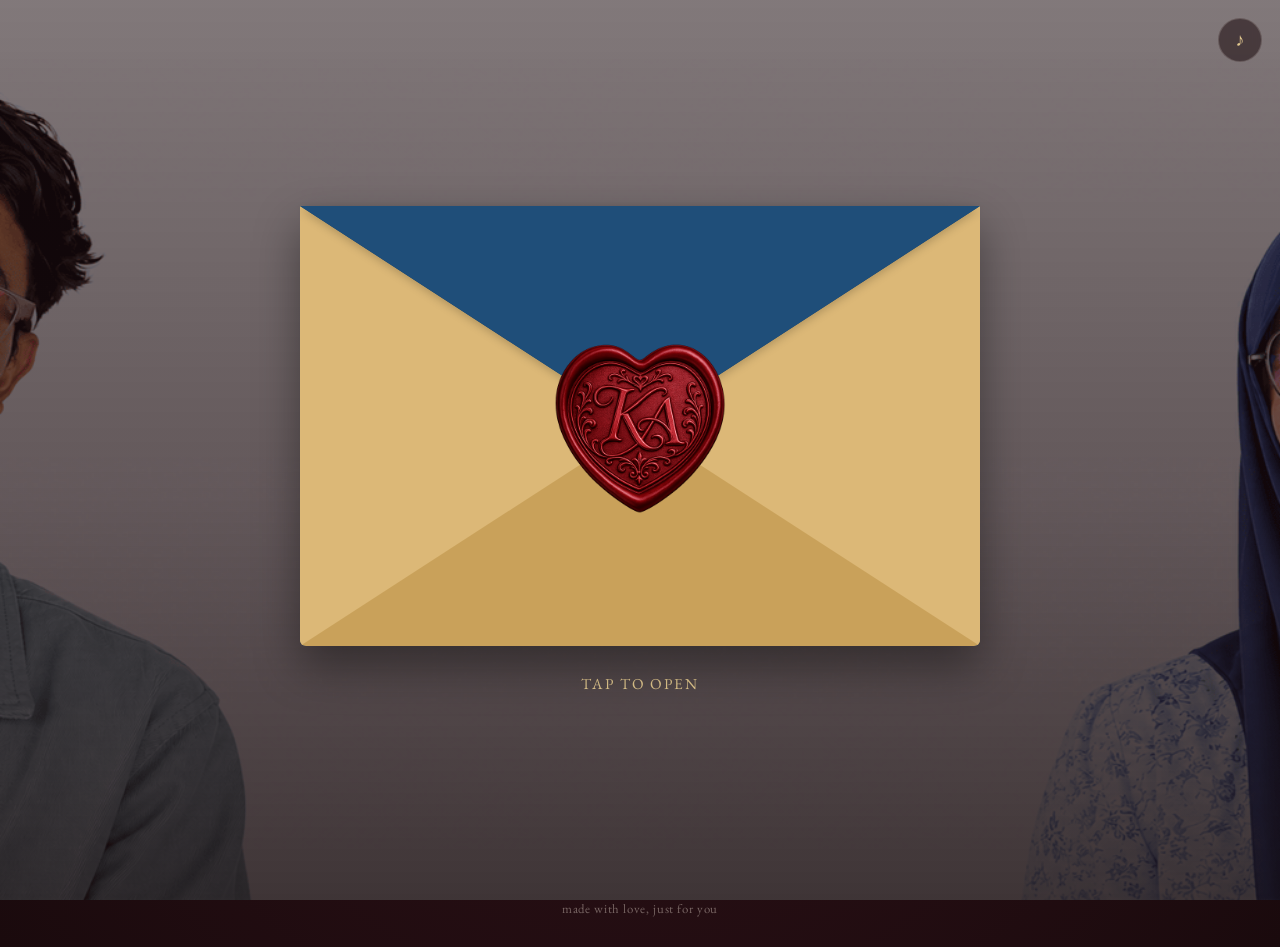
==== love-letter.html @ df35b514 "Update love-letter.html" ====
<!DOCTYPE html>
<html lang="en">
<head>
<meta charset="UTF-8">
<meta name="viewport" content="width=device-width, initial-scale=1.0">
<title>For You</title>
<link rel="preconnect" href="https://fonts.googleapis.com">
<link href="https://fonts.googleapis.com/css2?family=Cormorant+Garamond:ital,wght@0,400;0,500;0,600;1,400&family=Parisienne&family=EB+Garamond:ital@0;1&family=UnifrakturMaguntia&display=swap" rel="stylesheet">
<link rel="stylesheet" href="styles.css">
</head>
<body>

<div class="page-bg">
  <img class="page-bg-img" src="AnisKhai/Side_by_side_blue5.png" alt=""
       onerror="this.style.display='none';">
</div>
<div class="page-bg-overlay"></div>

<div class="petals" id="petals"></div>

<!-- background song -->
<audio id="bgMusic" src="AnisKhai/bgM_Until_I_Found_You_Cover_Violin.mp3" loop preload="auto"></audio>
<button class="music-toggle" id="musicToggle" aria-label="Toggle music" title="Toggle music">♪</button>

<div class="stage" id="stage">
  <div>
    <div class="envelope-wrap" id="envelopeWrap">
      <div class="envelope" id="envelope">
        <div class="env-letter"></div>
        <div class="front pocket"></div>
        <div class="front flap"></div>
        <div class="seal">
          <img class="seal-img" src="AnisKhai/Love_seal_KA.png" alt=""
               onerror="this.style.display='none'; this.nextElementSibling.style.display='flex';">
          <div class="seal-placeholder">
            <span>your<br>photo</span>
          </div>
        </div>



      </div>
      <div class="hint">tap to open</div>
    </div>
  </div>
</div>

<div class="letter-page" id="letterPage">

    <div class="heart"
         id="toEnvelope"
         role="button"
         tabindex="0"
         title="Return to envelope">
        ♥
    </div>

    <div class="eyebrow">
        A LETTER FOR MY ONLY PRETTY PRINCESS
    </div>

    <h1 class="title">
        <div>Azmahanis </div> 
	<div>Binti Ahmad Loothpi </div>
    </h1> 
   


    <div class="divider"></div>

    <div class="body-text">
        <p>My dearest <span class="placeholder">Azmahanis,</span></p>

        
       <div class="letter">
   	<div> Selamat Ulang Tahun Sayangku. 🥰 </div>
    	<div>Sannah Helwah. Barakallah fii Umrik, Sayangku Azmahanis. ❤️✨ </div>
	<div>Semoga dipanjangkan umur, dimurahkan rezeki, dan dipermudahkan segala urusan untu mencapai apa yang diimpikan. 😇❤️
	     Semoga terus menjadi insan yang baik, anak yang baik dan solehah untuk ibu abah, kakak yang baik. 🥰❤️ 
	</div>


	<P>
	<div>Khai tahu Anis memang orang baik. Tapi kadang keadaan mencemburui kita yang memaksa untuk sedikit tegas dalam membuat sesuatu. Khai harap Anis terus sabar walau apa pun ya. 🥰🤗
	     Khai pun harap.. semoga Anis menjadi pasangan terbaik untuk Khai.. yang solehah untuk Khai.. yang solehot untuk Khai.. Khai sayanggggg Anis sangat sangat.. heheh muahhhhh 😘😘😘😘😘
	</div>
	</p>


	<p>
	<div>Sayang, walaupun hubungan kita baru je setahun kan. Tapi nii tahun kedua kita sambut hari jadi Anis macam nii. 😊❤️
	     Tapi tkpa laa.. dah memang lumrah keadaan kita macam nii kan. Khai akan terus sabar untuk tahun berikutnya. Khai harap satu hari nanti kita boleh sambut hari penting Anis pada hari yang sama. 🥺❤️
	</div>
	</p>


	<p>
	<div>Kita memilih diri kita antara satu sama lain. Kita pilih cara hidup kita dalam hubungan nii. 😇❤️
	     Semoga apa yang berlaku dalam hubungan kita nii berkekalan sampai bila pun ya 🥰❤️
	     Semoga sentiasa terus rasa teruja.. dalam perhubungan kita. Walau apa pun keadaan kita jaga sama-sama dan kita ja yang tahu apa yang kita buat apa yang jadi. Muahhhhh 😘❤️
	     Khai janji ya akan terus jaga hubungan kita dengan baik walau apa pun yang jadi ye sayangku. 🥺❤️ 
	</div>
	</p>


	<p>
	<div>Khai tak tahu dah nak tulis apa.. jujur cakap ada yang Khai recycle ayat tahun lepas 🤭❤️
	     Tapi apa pun.. Khai nak cakap terima kasih sangat dekat Anis. Anis layan Khai macam raja. 🤴❤️
	     Khai pun tak tahu kenapa.. terima kasih sangat bersyukur sangat Khai rasa.. Khai akan cuba sehabis baik untuk meratukan kamu, Azmahanis, puteri hati Khai sampai bila pun. 👸❤️
  	     Terima kasih sebab bagi ruang untuk kita sama-sama terus kuatkan hubungan ini dengan cara macam tuu.. Khai janji Khai akan jaga Anis sejak awal sejak kali pertama Khai ambil hak Anis🥺❤️
	     Semoga kita terus jaga semua nii sama-sama ya.. Khai bukan lelaki yang kuat bukan lelaki yang hebat. Tetapi dengan kepercayaan Anis.. Insyaallah Khai mampu terus kuat. 🤗❤️
	     Terima kasih Sayangku, Azmahanis.. jangan lupa selalu belanja nakal nakal dengan Khai ya.. heheh 🤭❤️.. Muahhhhh 😘😘😘😘😘
	</div>
	</p>


	<p>
	<div>Terima kasih.. selalu sabar dengan karenah Khai yang penuh dengan naik turun.. kadang macam budak 👦🏻❤️.. kadang macam ketua 👨🏻❤️..
	     Khai tkda kuasa untuk ubah cara Anis 🤗❤️.. apa yang Khai boleh buat tegur, tegur lagi, dan terus tegur.. sebab Khai sayanggggg sangat Anis. 😊❤️
	     Terima kasih jugak sebab percaya.. setiap tingkah laku Khai.. setiap keputusan yang Khai buat.. untuk kebaikan hubungan kita. 😇❤️
	     Orang cakap.. dalam hubungan mesti kena ada senda gurau.. ada marah.. ada gaduh.. itu yang kita cuba buat dan memang selalu macam tu pun🥺❤️
             Khai harap Anis tak bosan la dengan cara Khai yang macam tuu.. dan terus sabar dalam perhubungan kita 😊❤️
             Khai sayanggggg Anis sangat sangat ❤️
	</div>
	</p>


	<p>
             <center>TERIMA KASIH AZMAHANIS KERANA MEMILIH KHAIRUL AFZAN SEBAGAI PEMENANG DI HATI UNTUK BERSAMA SELAMANYA, INSYALLAH 😇❤️</center>
	</p>
</div>

        

        <p>
            Here's to another year of us. 😘❤️
        </p>
    </div>

 <div class="photos">

  <!-- Photo 1 -->
  <div class="polaroid">
    <div class="frame">
      <img class="photo front" src="AnisKhai/Polaroid1_OFD1.png" alt="Our First Date">
      <img class="photo back" src="AnisKhai/Polaroid1_OFD2.png" alt="Our First Date 2">
    </div>
    <span class="cap">Our First Date ❤️</span>
  </div>

  <!-- Photo 2 -->
  <div class="polaroid">
    <div class="frame">
      <img class="photo front" src="AnisKhai/Polaroid2_FM1.png" alt="Favorite Memory">
      <img class="photo back" src="AnisKhai/Polaroid2_FM2.png" alt="Favorite Memory 2">
    </div>
    <span class="cap">Favorite Memory 🥰</span>
  </div>

  <!-- Photo 3 -->
  <div class="polaroid">
    <div class="frame">
      <img class="photo front" src="AnisKhai/Polaroid3_AF1.png" alt="Forever & Always">
      <img class="photo back" src="AnisKhai/Polaroid3_AF2.png" alt="Forever & Always 2">
    </div>
    <span class="cap"> Always Forever 😇</span>
  </div>

  <!-- Photo 4 -->
  <div class="polaroid">
    <div class="frame">
      <img class="photo front" src="AnisKhai/Promise1.png" alt="Forever & Always">
      <img class="photo back" src="AnisKhai/KAkiss1.png" alt="Forever & Always 2">
    </div>
    <span class="cap"> Our Promise 👩‍❤️‍👨💋 </span>
  </div>

 <!-- Photo 5 -->
  <div class="polaroid">
    <div class="frame">
      <img class="photo front" src="AnisKhai/Promise2.png" alt="Forever & Always">
      <img class="photo back" src="AnisKhai/KAkiss2.png" alt="Forever & Always 2">
    </div>
    <span class="cap"> Our Promise 👩‍❤️‍👨💋 </span>
  </div>

</div>


  <div class="signoff"> — Khairul Afzan </div>

  <div class="more-wrap">
    <button class="more-btn" id="toGallery">our story so far →</button>
  </div>
</div>



<div class="gallery-page" id="galleryPage">
  <div class="eyebrow"> a little moment we spend together </div>
  <h1 class="title gallery-title">Our Tiny Gallery</h1>
  <div class="divider"></div>

  <div class="gallery-grid">

<!-- Gallery 1 -->
<div class="g-item">
    <div class="g-frame">
        <img id="gallery0" src="AnisKhai/G1_1.png" alt="Gallery 1">
    </div>

    <div class="g-footer">
        <button class="g-nav" onclick="changeGallery(0,-1)">❮</button>
        <p class="g-text"> Our first date ❤️ </p>
        <button class="g-nav" onclick="changeGallery(0,1)">❯</button>
    </div>
</div>


<!-- Gallery 2 -->
<div class="g-item">
    <div class="g-frame">
        <img id="gallery1" src="AnisKhai/G2_1.png" alt="Gallery 2">
    </div>

    <div class="g-footer">
        <button class="g-nav" onclick="changeGallery(1,-1)">❮</button>
        <p class="g-text"> Favorite person 👩‍❤️‍👨 </p>
        <button class="g-nav" onclick="changeGallery(1,1)">❯</button>
    </div>
</div>


<!-- Gallery 3 -->
<div class="g-item">
    <div class="g-frame">
        <img id="gallery2" src="AnisKhai/G3_1.png" alt="Gallery 3">
    </div>

    <div class="g-footer">
        <button class="g-nav" onclick="changeGallery(2,-1)">❮</button>
        <p class="g-text"> Favorite memory 🥰 </p>
        <button class="g-nav" onclick="changeGallery(2,1)">❯</button>
    </div>
</div>


<!-- Gallery 4 -->
<div class="g-item">
    <div class="g-frame">
        <img id="gallery3" src="AnisKhai/G4_1.png" alt="Gallery 4">
    </div>

    <div class="g-footer">
        <button class="g-nav" onclick="changeGallery(3,-1)">❮</button>
        <p class="g-text"> Our adventures 🌍 </p>
        <button class="g-nav" onclick="changeGallery(3,1)">❯</button>
    </div>
</div>


<!-- Gallery 5 -->
<div class="g-item">
    <div class="g-frame">
        <img id="gallery4" src="AnisKhai/G5_1.png" alt="Gallery 5">
    </div>

    <div class="g-footer">
        <button class="g-nav" onclick="changeGallery(4,-1)">❮</button>
        <p class="g-text"> Sweet memories 💖 </p>
        <button class="g-nav" onclick="changeGallery(4,1)">❯</button>
    </div>
</div>


<!-- Gallery 6 -->
<div class="g-item">
    <div class="g-frame">
        <img id="gallery5" src="AnisKhai/G6_1.png" alt="Gallery 6">
    </div>

    <div class="g-footer">
        <button class="g-nav" onclick="changeGallery(5,-1)">❮</button>
        <p class="g-text"> With you always 🤗 </p>
        <button class="g-nav" onclick="changeGallery(5,1)">❯</button>
    </div>
</div>


<!-- Gallery 7 -->
<div class="g-item">
    <div class="g-frame">
        <img id="gallery6" src="AnisKhai/G7_1.png" alt="Gallery 7">
    </div>

    <div class="g-footer">
        <button class="g-nav" onclick="changeGallery(6,-1)">❮</button>
        <p class="g-text"> Still choosing you 😊 </p>
        <button class="g-nav" onclick="changeGallery(6,1)">❯</button>
    </div>
</div>


<!-- Gallery 8 -->
<div class="g-item">
    <div class="g-frame">
        <img id="gallery7" src="AnisKhai/G8_1.png" alt="Gallery 8">
    </div>

    <div class="g-footer">
        <button class="g-nav" onclick="changeGallery(7,-1)">❮</button>
        <p class="g-text"> Special moments 💕 </p>
        <button class="g-nav" onclick="changeGallery(7,1)">❯</button>
    </div>
</div>


<!-- Gallery 9 -->
<div class="g-item">
    <div class="g-frame">
        <img id="gallery8" src="AnisKhai/G9_1.png" alt="Gallery 9">
    </div>

    <div class="g-footer">
        <button class="g-nav" onclick="changeGallery(8,-1)">❮</button>
        <p class="g-text"> Forever together 😇 </p>
        <button class="g-nav" onclick="changeGallery(8,1)">❯</button>
    </div>
</div>


<!-- Gallery 10 -->
<div class="g-item">
    <div class="g-frame">
        <img id="gallery9" src="AnisKhai/G10_1.png" alt="Gallery 9">
    </div>

    <div class="g-footer">
        <button class="g-nav" onclick="changeGallery(9,-1)">❮</button>
        <p class="g-text"> Lucky to have you 😇 </p>
        <button class="g-nav" onclick="changeGallery(9,1)">❯</button>
    </div>
</div>


<!-- Gallery 11 -->
<div class="g-item">
    <div class="g-frame">
        <img id="gallery10" src="AnisKhai/G11_1.png" alt="Gallery 11">
    </div>

    <div class="g-footer">
        <button class="g-nav" onclick="changeGallery(10,-1)">❮</button>
        <p class="g-text"> Love lives here 💗 </p>
        <button class="g-nav" onclick="changeGallery(10,1)">❯</button>
    </div>
</div>


<!-- Gallery 12 -->
<div class="g-item">
    <div class="g-frame">
        <img id="gallery11" src="AnisKhai/G12_1.png" alt="Gallery 12">
    </div>

    <div class="g-footer">
        <button class="g-nav" onclick="changeGallery(11,-1)">❮</button>
        <p class="g-text"> Loves starts here ☺️ </p>
        <button class="g-nav" onclick="changeGallery(11,1)">❯</button>
    </div>
</div>


<!-- Gallery 13 -->
<div class="g-item">
    <div class="g-frame">
        <img id="gallery12" src="AnisKhai/G13_1.png" alt="Gallery 13">
    </div>

    <div class="g-footer">
        <button class="g-nav" onclick="changeGallery(12,-1)">❮</button>
        <p class="g-text"> Better together 😍 </p>
        <button class="g-nav" onclick="changeGallery(12,1)">❯</button>
    </div>
</div>


<!-- Gallery 14 -->
<div class="g-item">
    <div class="g-frame">
        <img id="gallery13" src="AnisKhai/G14_1.png" alt="Gallery 14">
    </div>

    <div class="g-footer">
        <button class="g-nav" onclick="changeGallery(13,-1)">❮</button>
        <p class="g-text"> Feel like home 🥰 </p>
        <button class="g-nav" onclick="changeGallery(13,1)">❯</button>
    </div>
</div>


<!-- Gallery 15 -->
<div class="g-item">
    <div class="g-frame">
        <img id="gallery14" src="AnisKhai/G15_1.png" alt="Gallery 15">
    </div>

    <div class="g-footer">
        <button class="g-nav" onclick="changeGallery(14,-1)">❮</button>
        <p class="g-text"> Loves, enough 😘 </p>
        <button class="g-nav" onclick="changeGallery(14,1)">❯</button>
    </div>
</div>


</div>

  <div class="more-wrap">
    <button class="more-btn" id="toLetter">← back to the letter</button>
  </div>
</div>

<div class="footer-note">made with love, just for you</div>

<script src="script.js"></script>

</body>
</html>
---- styles.css ----
:root{
    --wine:#2b1016;
    --wine-deep:#1a0a0d;
    --ivory:#f4e9dd;
    --gold:#c9a15a;
    --gold-soft:#e3c98f;
    --rose:#c98f8a;
    --line: rgba(244,233,221,0.18);
  }
  *{box-sizing:border-box;}
  html,body{margin:0;padding:0;}
  body{
    min-height:100vh;
    background:
      radial-gradient(ellipse at 50% 0%, #3a1620 0%, var(--wine) 45%, var(--wine-deep) 100%);
    font-family:'EB Garamond', serif;
    color:var(--ivory);
    overflow-x:hidden;
    position:relative;
  }

  /* full-page background photo — replace the src below with your own image */
  .page-bg{position:fixed;inset:0;z-index:0;overflow:hidden;}
  .page-bg-img{width:100%;height:100%;object-fit:cover;display:block;}
  .page-bg-overlay{
    position:fixed;inset:0;z-index:0;pointer-events:none;
    background:linear-gradient(180deg, rgba(26,10,13,0.55) 0%, rgba(26,10,13,0.68) 55%, rgba(20,8,10,0.82) 100%);
  }

  /* ambient floating particles */
  .petals{position:fixed;inset:0;pointer-events:none;z-index:1;}
  .petal{
    position:absolute;
    top:-5%;
    width:10px;height:10px;
    background:var(--rose);
    opacity:0.35;
    border-radius:0 100% 0 100%;
    animation:fall linear infinite;
  }
  @keyframes fall{
    0%{transform:translateY(0) rotate(0deg);}
    100%{transform:translateY(110vh) rotate(360deg);}
  }

  .stage{
    position:relative;
    min-height:100vh;
    display:flex;
    align-items:center;
    justify-content:center;
    z-index:2;
    opacity:1;
    transition:opacity 0.6s ease;
  }
  .stage.fade-out{opacity:0;}
  .stage.hidden{display:none;}

  /* ---------- ENVELOPE (680 × 440) ---------- */

.envelope-wrap{
    perspective:1600px;
    cursor:pointer;
    user-select:none;
    transform:scale(var(--env-scale,1));
    transform-origin:top center;
}

@media (max-width:768px){
    .envelope-wrap{
        --env-scale:0.75;
    }
}

@media (max-width:480px){
    .envelope-wrap{
        --env-scale:0.52;
    }
}

@media (max-width:360px){
    .envelope-wrap{
        --env-scale:0.42;
    }
}

@media (max-width:768px){
    .stage{
        align-items:flex-start;
        padding-top:38vh;
    }
}

.envelope{
    position:relative;
    width:680px;
    height:440px;
    margin:0 auto;
    border-bottom-left-radius:6px;
    border-bottom-right-radius:6px;
    background:#1F4E79;
    box-shadow:0 20px 45px rgba(0,0,0,.4);
    transition:transform .6s ease;
}

.envelope-wrap:hover .envelope{
    transform:translateY(-4px);
}

.front{
    position:absolute;
    inset:0;
    width:0;
    height:0;
}

.hint{
    width:680px;
    margin:28px auto 0;
    text-align:center;
    font-size:0.95rem;
    letter-spacing:0.12em;
    text-transform:uppercase;
    color:var(--gold-soft);
}

/* ---------- TOP FLAP ---------- */
.flap{
    border-left:340px solid transparent;
    border-right:340px solid transparent;
    border-top:220px solid #1F4E79;
    border-bottom:0 solid transparent;

    transition:transform .6s ease, opacity .5s ease;
    pointer-events:none;
    z-index:3;
    filter:drop-shadow(0 3px 4px rgba(0,0,0,.2));
}

.envelope.open .flap{
    transform:translateY(-90px) scale(.92);
    opacity:0;
}

/* ---------- POCKET ---------- */
.pocket{
    border-left:340px solid #dcb877;
    border-right:340px solid #dcb877;
    border-top:220px solid transparent;
    border-bottom:220px solid #c9a15a;

    border-bottom-left-radius:6px;
    border-bottom-right-radius:6px;

    pointer-events:none;
    z-index:2;
}

/* ---------- WAX SEAL ---------- */
.seal{
    position:absolute;
    top:215px;
    left:50%;
    transform:translate(-50%,-50%);
    width:200px;
    height:200px;

    border-radius:0;
    overflow:hidden;
    background:transparent;
    box-shadow:none;

    z-index:4;
    transition:opacity .4s ease, transform .4s ease;
}

.seal-img{
    width:100%;
    height:100%;
    object-fit:contain; /* or cover */
    display:block;
}

/* ---------- LETTER ---------- */
.env-letter{
    position:absolute;
    left:6%;
    right:6%;
    bottom:6%;

    height:0;
    opacity:0;
    visibility:hidden;

    background:var(--ivory);
    border-radius:4px;

    overflow:hidden;
    z-index:1;

    transition:
        height .7s ease .3s,
        bottom .7s ease .3s,
        opacity .3s ease .3s,
        visibility 0s linear .3s,
        box-shadow .3s ease .3s;
}

.envelope.open .env-letter{
    height:130%;
    bottom:40%;
    opacity:1;
    visibility:visible;

    box-shadow:0 10px 30px rgba(0,0,0,.3);
}

  /* ---------- LETTER PAGE ---------- */
.letter-page{
    display:none;
    max-width:750px;
    width:100vw;
    margin:60px auto 100px;
    background:var(--ivory);
    color:#2b1016;
    padding:min(8vw,60px) min(7vw,56px);
    border-radius:3px;
    box-shadow:0 40px 90px rgba(0,0,0,0.5);
    position:relative;
    z-index:2;
    animation:rise 1s ease both;
}

@keyframes rise{
    from{
        opacity:0;
        transform:translateY(40px);
    }
    to{
        opacity:1;
        transform:translateY(0);
    }
}

.letter-page.show{
    display:block;
}

/* ---------- LETTER TEXT ---------- */
.letter div{
    margin:2px 0;
    line-height:1.5;
}

.heart{
    display:flex;
    justify-content:center;
    align-items:center;
    width:fit-content;
    margin:0 auto 15px;
    font-size:90px;
    color:var(--rose);
    cursor:pointer;
    user-select:none;
    animation:heartbeat 1.5s infinite;
    transition:.3s;
}

.heart:hover{
    transform:scale(1.15);
    color:#6e1f22;
}

@keyframes heartbeat{
    0%,100%{
        transform: scale(1);
    }
    25%{
        transform: scale(1.2);
    }
    50%{
        transform: scale(1.35);
    }
    75%{
        transform: scale(1.2);
    }
}


  .eyebrow{
    text-align:center;
    font-family:'EB Garamond',serif;
    font-style:italic;
    letter-spacing:0.2em;
    text-transform:uppercase;
    font-size:0.78rem;
    color:var(--rose);
    margin-bottom:6px;
  }
  h1.title{
    font-family:'Parisienne',cursive;
    font-weight:400;
    text-align:center;
    font-size:clamp(2.4rem,7vw,3.4rem);
    color:#6e1f22;
    margin:0 0 28px;
  }
  .divider{
    width:80px;height:1px;
    background:linear-gradient(90deg,transparent,var(--gold),transparent);
    margin:0 auto 32px;
  }
  .body-text{
    font-size:1.18rem;
    line-height:1.85;
    font-family:'Cormorant Garamond',serif;
    text-align: justify;
    text-justify: inter-word; /* Improves spacing in some browsers */
  }
  .body-text p{margin:0 0 22px;}
  .body-text .placeholder{
    background:rgba(201,161,90,0.18);
    border-radius:3px;
    padding:0 4px;
  }
  .signoff{
    margin-top:36px;
    text-align:right;
    font-family:'Parisienne',cursive;
    font-size:1.8rem;
    color:#6e1f22;
  }

/* ---------- PHOTO STRIP ---------- */

.photos{
    display:flex;
    gap:18px;
    justify-content:center;
    flex-wrap:wrap;
    margin:36px 0 8px;
}

.polaroid{
    background:#d2b48c;
    padding:10px 10px 20px;
    box-shadow:0 12px 24px rgba(0,0,0,.25);
    width:200px;
    height:240px;
    transform:rotate(var(--r,-3deg));
    transition:transform .3s ease;
}

.polaroid:nth-child(2){
    --r:2deg;
}

.polaroid:nth-child(3){
    --r:-1.5deg;
}

.polaroid:hover{
    transform:rotate(0deg) scale(1.05);
}

.polaroid .frame{
    position:relative;
    width:100%;
    aspect-ratio:1/1;
    overflow:hidden;
}

/* Both images */
.polaroid .frame .photo{
    position:absolute;
    top:0;
    left:0;
    width:100%;
    height:100%;
    object-fit:cover;
    transition:opacity .4s ease;
}

/* Show first image */
.polaroid .frame .front{
    opacity:1;
}

/* Hide second image */
.polaroid .frame .back{
    opacity:0;
}

/* Swap images on hover */
.polaroid:hover .frame .front{
    opacity:0;
}

.polaroid:hover .frame .back{
    opacity:1;
}

.polaroid .cap{
    display:block;
    text-align:center;
    font-family:'EB Garamond',serif;
    font-style:italic;
    font-size:1rem;
    color:#6e1f22;
    margin-top:10px;
}

  .back-btn{
    display:block;
    width:fit-content;
    position:static;
    margin:0 auto 8px;
    font-size:1.4rem;
    line-height:1;
    background:none;
    border:none;
    color:var(--rose);
    opacity:0.75;
    cursor:pointer;
    padding:8px;
    z-index:10;
    pointer-events:auto;
    transition:opacity 0.25s ease, color 0.25s ease, transform 0.25s ease;
  }
  .back-btn:hover{
    opacity:1;
    color:#6e1f22;
    transform:scale(1.15);
  }

  .more-wrap{
    text-align:center;
    margin-top:38px;
  }
  .more-btn{
    font-family:'EB Garamond',serif;
    font-style:italic;
    font-size:1rem;
    letter-spacing:0.04em;
    background:none;
    border:1px solid rgba(110,31,34,0.4);
    color:#6e1f22;
    padding:10px 26px;
    border-radius:30px;
    cursor:pointer;
    transition:background 0.3s ease, color 0.3s ease;
  }
  .more-btn:hover{
    background:#6e1f22;
    color:var(--ivory);
  }

  /* ---------- GALLERY PAGE ---------- */
.gallery-page{
    display:none;
    max-width:950px;
    width:95vw;
    margin:60px auto 100px;
    background:var(--ivory);
    color:#2b1016;
    padding:min(6vw,60px);
    border-radius:3px;
    box-shadow:0 40px 90px rgba(0,0,0,.5);
    position:relative;
    z-index:2;
    animation:rise .8s ease both;
}

.gallery-page.show{
    display:block;
}

.gallery-title{
    font-size:clamp(2.2rem,6vw,3rem);
}

/* ---------- GALLERY GRID ---------- */

.gallery-grid{
    display:grid;
    grid-template-columns:repeat(auto-fit,minmax(250px,1fr));
    gap:30px;
    margin-top:30px;
}

/* ---------- CARD ---------- */

.g-item{
    background:#d2b48c;
    padding:12px 12px 18px;
    box-shadow:0 12px 24px rgba(0,0,0,.25);
    text-align:center;
    transition:.3s;
    display:flex;
    flex-direction:column;
}

.g-item:hover{
    transform:translateY(-5px);
}

/* ---------- PHOTO ---------- */

.g-frame{
    position:relative;
    width:100%;
    height:280px;          /* BIGGER IMAGE */
    overflow:hidden;
    background:#fff;
    margin-bottom:12px;
}

.g-frame img{
    width:100%;
    height:100%;
    object-fit:cover;
    display:block;
}

/* ---------- FOOTER ---------- */

.g-footer{
    display:flex;
    align-items:center;
    justify-content:space-between;
    gap:10px;
}

/* ---------- CAPTION ---------- */

.g-text{
    flex:1;
    margin:0;
    text-align:center;
    font-family:'EB Garamond',serif;
    font-style:italic;
    font-size:1.05rem;
    color:#6e1f22;
}

.g-text .placeholder{
    background:none;
    padding:0;
}

/* ---------- BUTTON ---------- */

.g-nav{
    width:38px;
    height:38px;
    border:none;
    border-radius:50%;
    background:#6e1f22;
    color:#fff;
    font-size:18px;
    cursor:pointer;
    transition:.3s;
    flex-shrink:0;
}

.g-nav:hover{
    background:#8b3a3d;
    transform:scale(1.1);
}


  .footer-note{
    text-align:center;
    font-size:0.8rem;
    color:rgba(244,233,221,0.4);
    padding-bottom:30px;
    font-family:'EB Garamond',serif;
    letter-spacing:0.05em;
    position:relative;
    z-index:2;
  }

  @media (prefers-reduced-motion: reduce){
    .petal, .hint{animation:none;}
    .envelope, .flap, .env-letter, .seal{transition:none;}
  }

  /* ---------- MUSIC TOGGLE ---------- */
  .music-toggle{
    position:fixed;
    top:18px;
    right:18px;
    z-index:50;
    width:44px;
    height:44px;
    border-radius:50%;
    border:1px solid var(--line);
    background:rgba(26,10,13,0.55);
    color:var(--gold-soft);
    font-size:1.15rem;
    display:flex;
    align-items:center;
    justify-content:center;
    cursor:pointer;
    backdrop-filter:blur(4px);
    transition:transform .25s ease, background .25s ease;
  }
  .music-toggle:hover{
    transform:scale(1.08);
    background:rgba(26,10,13,0.8);
  }
  .music-toggle.playing{ animation:spin 6s linear infinite; }
  @keyframes spin{ from{transform:rotate(0deg);} to{transform:rotate(360deg);} }

  /* ---------- MOBILE: soft dark gradient behind letter/gallery text ----------
     Placed at the very end of the stylesheet on purpose: these rules
     have the same specificity as the base rules above, so CSS cascade
     order decides the winner. Keeping this block last guarantees it
     overrides the ivory card + dark text on mobile.
     The scrim fades in/out top and bottom so it blends into the photo
     background instead of reading as a hard box; text switches to the
     light ivory/gold palette so it stays legible against the dark scrim. */
  @media (max-width:768px){
    .letter-page,
    .gallery-page{
        background:linear-gradient(
            180deg,
            rgba(20,8,10,0) 0%,
            rgba(20,8,10,0.6) 10%,
            rgba(20,8,10,0.78) 45%,
            rgba(20,8,10,0.78) 65%,
            rgba(20,8,10,0.55) 88%,
            rgba(20,8,10,0) 100%
        );
        box-shadow:none;
        color:var(--ivory);
    }

    .letter-page .eyebrow,
    .gallery-page .eyebrow{
        color:var(--gold-soft);
    }

    .letter-page h1.title,
    .gallery-page h1.title,
    .letter-page .signoff{
        color:var(--gold-soft);
    }

    .letter-page .body-text,
    .letter-page .letter div{
        color:var(--ivory);
    }

    .letter-page .body-text .placeholder{
        background:rgba(0,0,0,0.3);
        color:var(--ivory);
    }

    .letter-page .heart{
        color:var(--rose);
    }

    .letter-page .more-btn,
    .gallery-page .more-btn{
        border-color:rgba(244,233,221,0.45);
        color:var(--ivory);
    }
    .letter-page .more-btn:hover,
    .gallery-page .more-btn:hover{
        background:var(--ivory);
        color:#2b1016;
    }
  }
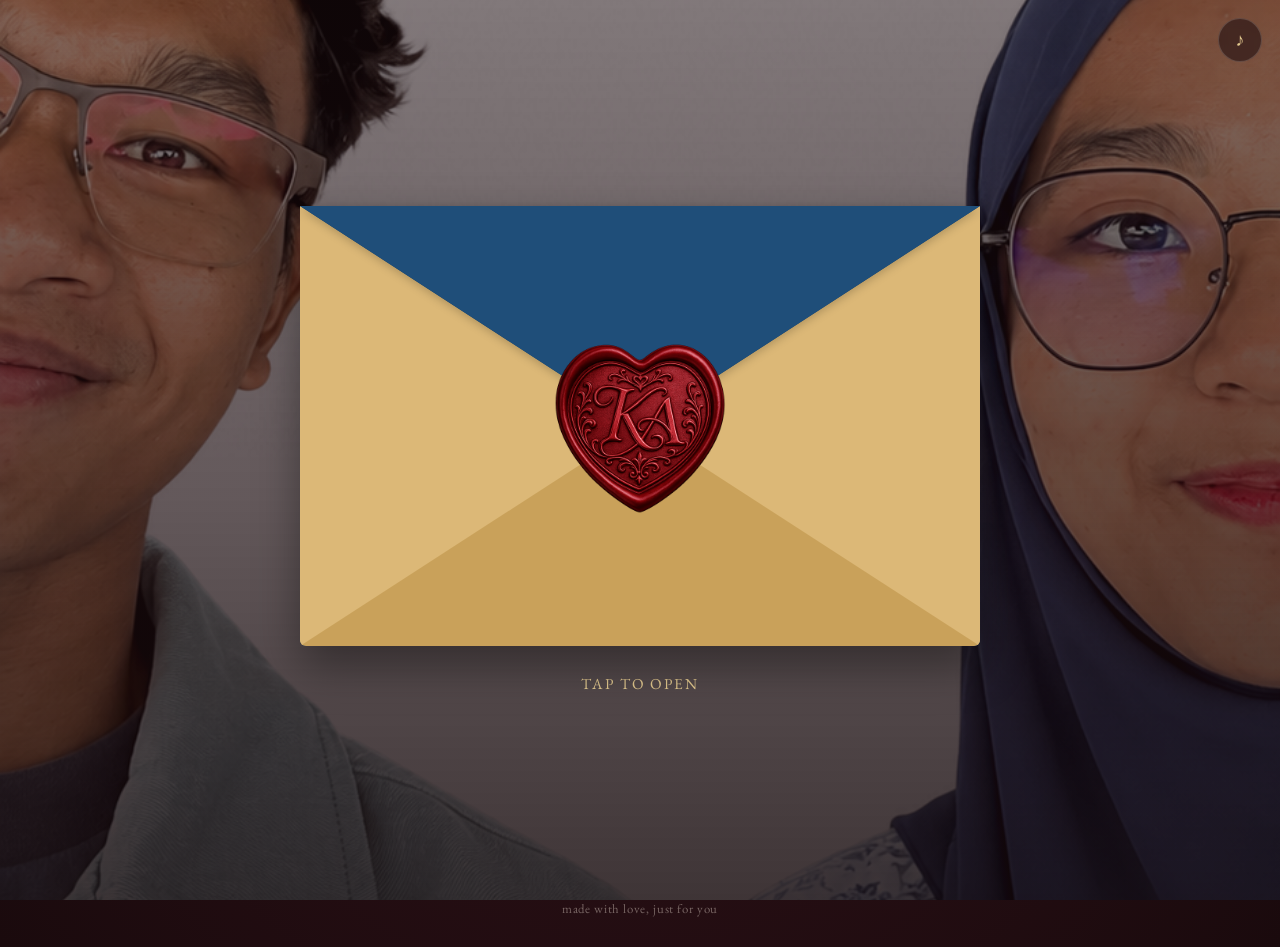
==== commit ceeaea45: "Update love-letter.html" ====
--- a/love-letter.html
+++ b/love-letter.html
@@ -2,7 +2,7 @@
 <html lang="en">
 <head>
 <meta charset="UTF-8">
-<meta name="viewport" content="width=device-width, initial-scale=1.0">
+<meta name="viewport" content="width=device-width, initial-scale=1.0, maximum-scale=1.0, user-scalable=no">
 <title>For You</title>
 <link rel="preconnect" href="https://fonts.googleapis.com">
 <link href="https://fonts.googleapis.com/css2?family=Cormorant+Garamond:ital,wght@0,400;0,500;0,600;1,400&family=Parisienne&family=EB+Garamond:ital@0;1&family=UnifrakturMaguntia&display=swap" rel="stylesheet">
@@ -11,7 +11,7 @@
 <body>
 
 <div class="page-bg">
-  <img class="page-bg-img" src="AnisKhai/Side_by_side_blue5.png" alt=""
+  <img class="page-bg-img" src="AnisKhai/Side_by_side_blue1.png" alt=""
        onerror="this.style.display='none';">
 </div>
 <div class="page-bg-overlay"></div>
@@ -120,7 +120,7 @@
 	     Terima kasih jugak sebab percaya.. setiap tingkah laku Khai.. setiap keputusan yang Khai buat.. untuk kebaikan hubungan kita. 😇❤️
 	     Orang cakap.. dalam hubungan mesti kena ada senda gurau.. ada marah.. ada gaduh.. itu yang kita cuba buat dan memang selalu macam tu pun🥺❤️
              Khai harap Anis tak bosan la dengan cara Khai yang macam tuu.. dan terus sabar dalam perhubungan kita 😊❤️
-             Khai sayanggggg Anis sangat sangat ❤️
+             Khai sayanggggg Anis sangat sangat 😘❤️
 	</div>
 	</p>
 
--- a/styles.css
+++ b/styles.css
@@ -17,6 +17,7 @@
     color:var(--ivory);
     overflow-x:hidden;
     position:relative;
+    touch-action:manipulation; /* stop double-tap-to-zoom on tap/scroll */
   }
 
   /* full-page background photo — replace the src below with your own image */
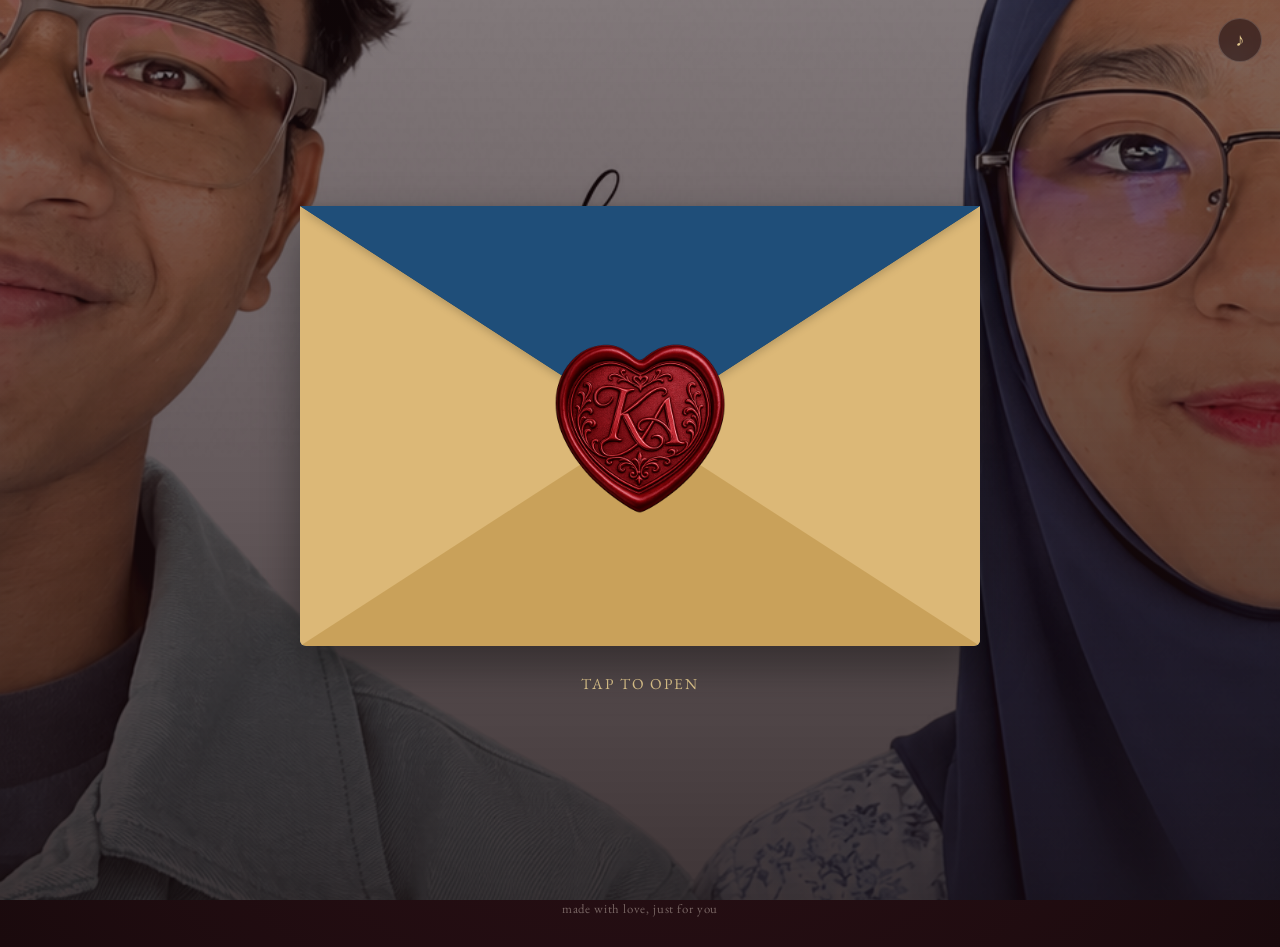
==== commit a6fed46e: "Update love-letter.html" ====
--- a/love-letter.html
+++ b/love-letter.html
@@ -21,6 +21,8 @@
 <!-- background song -->
 <audio id="bgMusic" src="AnisKhai/bgM_Until_I_Found_You_Cover_Violin.mp3" loop preload="auto"></audio>
 <button class="music-toggle" id="musicToggle" aria-label="Toggle music" title="Toggle music">♪</button>
+
+<div class="scroll-wrapper" id="scrollWrapper">
 
 <div class="stage" id="stage">
   <div>
@@ -422,6 +424,8 @@
 
 <div class="footer-note">made with love, just for you</div>
 
+</div><!-- /.scroll-wrapper -->
+
 <script src="script.js"></script>
 
 </body>
--- a/styles.css
+++ b/styles.css
@@ -8,14 +8,20 @@
     --line: rgba(244,233,221,0.18);
   }
   *{box-sizing:border-box;}
+  html{
+    overflow-x:hidden;
+    width:100%;
+  }
   html,body{margin:0;padding:0;}
   body{
     min-height:100vh;
+    width:100%;
     background:
       radial-gradient(ellipse at 50% 0%, #3a1620 0%, var(--wine) 45%, var(--wine-deep) 100%);
     font-family:'EB Garamond', serif;
     color:var(--ivory);
     overflow-x:hidden;
+    overscroll-behavior-x:none; /* stop iOS sideways rubber-band scroll */
     position:relative;
     touch-action:manipulation; /* stop double-tap-to-zoom on tap/scroll */
   }
@@ -47,9 +53,11 @@
   .stage{
     position:relative;
     min-height:100vh;
+    width:100%;
     display:flex;
     align-items:center;
     justify-content:center;
+    overflow-x:hidden;
     z-index:2;
     opacity:1;
     transition:opacity 0.6s ease;
@@ -69,7 +77,13 @@
 
 @media (max-width:768px){
     .envelope-wrap{
-        --env-scale:0.75;
+        --env-scale:0.68;
+    }
+}
+
+@media (max-width:600px){
+    .envelope-wrap{
+        --env-scale:0.58;
     }
 }
 
@@ -220,7 +234,7 @@
 .letter-page{
     display:none;
     max-width:750px;
-    width:100vw;
+    width:100%;
     margin:60px auto 100px;
     background:var(--ivory);
     color:#2b1016;
@@ -229,6 +243,7 @@
     box-shadow:0 40px 90px rgba(0,0,0,0.5);
     position:relative;
     z-index:2;
+    overflow-x:hidden;
     animation:rise 1s ease both;
 }
 
@@ -460,7 +475,7 @@
 .gallery-page{
     display:none;
     max-width:950px;
-    width:95vw;
+    width:95%;
     margin:60px auto 100px;
     background:var(--ivory);
     color:#2b1016;
@@ -469,6 +484,7 @@
     box-shadow:0 40px 90px rgba(0,0,0,.5);
     position:relative;
     z-index:2;
+    overflow-x:hidden;
     animation:rise .8s ease both;
 }
 
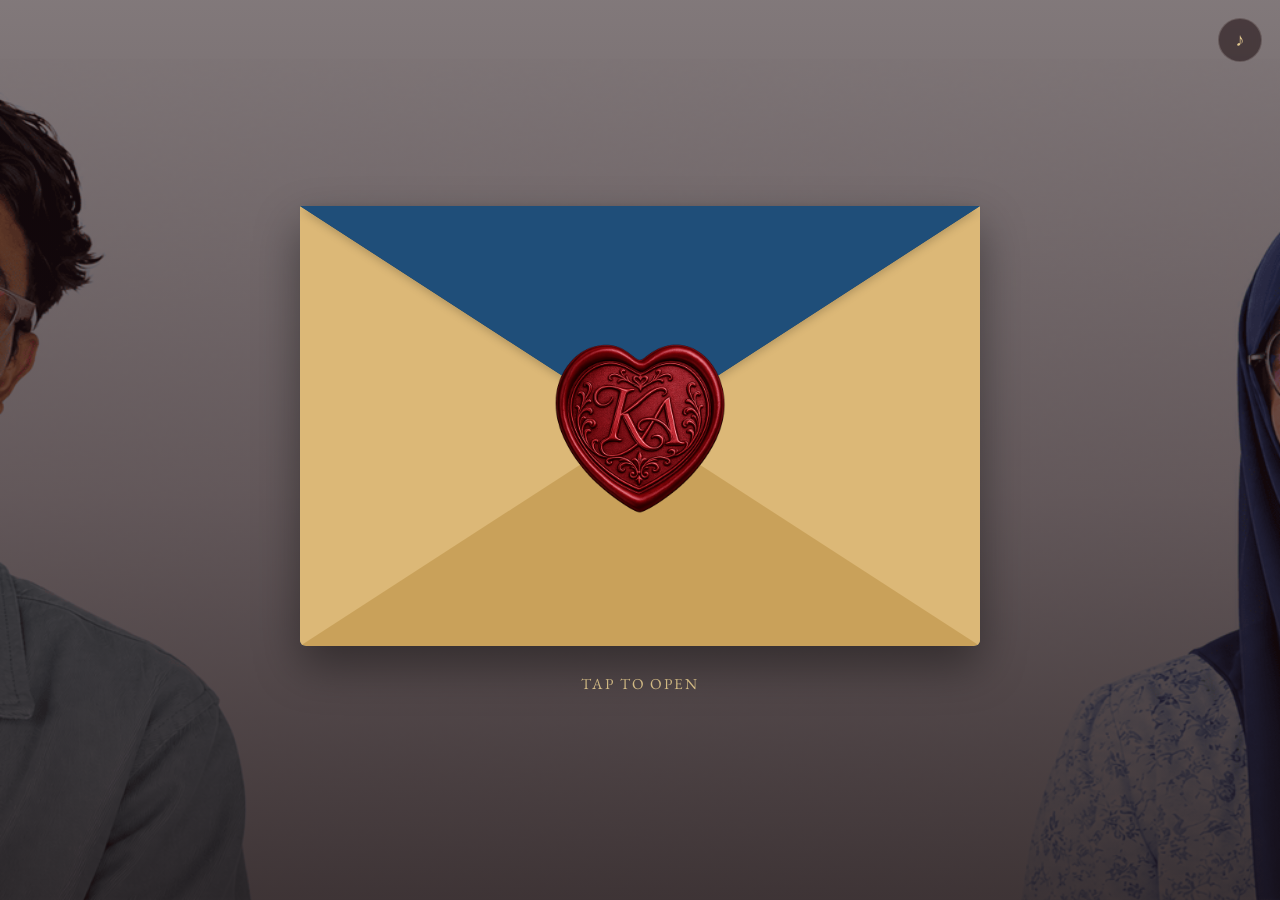
==== commit da191d37: "Update love-letter.html" ====
--- a/love-letter.html
+++ b/love-letter.html
@@ -11,7 +11,7 @@
 <body>
 
 <div class="page-bg">
-  <img class="page-bg-img" src="AnisKhai/Side_by_side_blue1.png" alt=""
+  <img class="page-bg-img" src="AnisKhai/Side_by_side_blue5.png" alt=""
        onerror="this.style.display='none';">
 </div>
 <div class="page-bg-overlay"></div>
--- a/styles.css
+++ b/styles.css
@@ -9,28 +9,51 @@
   }
   *{box-sizing:border-box;}
   html{
-    overflow-x:hidden;
+    height:100%;
+    overflow:hidden;
     width:100%;
   }
   html,body{margin:0;padding:0;}
   body{
-    min-height:100vh;
+    height:100%;
     width:100%;
     background:
       radial-gradient(ellipse at 50% 0%, #3a1620 0%, var(--wine) 45%, var(--wine-deep) 100%);
     font-family:'EB Garamond', serif;
     color:var(--ivory);
+    overflow:hidden;
+    position:relative;
+    touch-action:manipulation; /* stop double-tap-to-zoom on tap/scroll */
+  }
+
+  /* All actual page scrolling happens inside this wrapper instead of on the
+     document/window. Because html/body never scroll, the mobile browser
+     never auto-hides its address bar, so nothing "fixed" to the page ever
+     resizes or appears to zoom while scrolling. */
+  .scroll-wrapper{
+    position:relative;
+    z-index:2;
+    height:100%;
+    width:100%;
+    overflow-y:auto;
     overflow-x:hidden;
-    overscroll-behavior-x:none; /* stop iOS sideways rubber-band scroll */
-    position:relative;
-    touch-action:manipulation; /* stop double-tap-to-zoom on tap/scroll */
+    -webkit-overflow-scrolling:touch;
+    overscroll-behavior-x:none;
   }
 
   /* full-page background photo — replace the src below with your own image */
-  .page-bg{position:fixed;inset:0;z-index:0;overflow:hidden;}
+  .page-bg{
+    position:fixed;
+    inset:0;
+    z-index:0;
+    overflow:hidden;
+  }
   .page-bg-img{width:100%;height:100%;object-fit:cover;display:block;}
   .page-bg-overlay{
-    position:fixed;inset:0;z-index:0;pointer-events:none;
+    position:fixed;
+    inset:0;
+    z-index:0;
+    pointer-events:none;
     background:linear-gradient(180deg, rgba(26,10,13,0.55) 0%, rgba(26,10,13,0.68) 55%, rgba(20,8,10,0.82) 100%);
   }
 
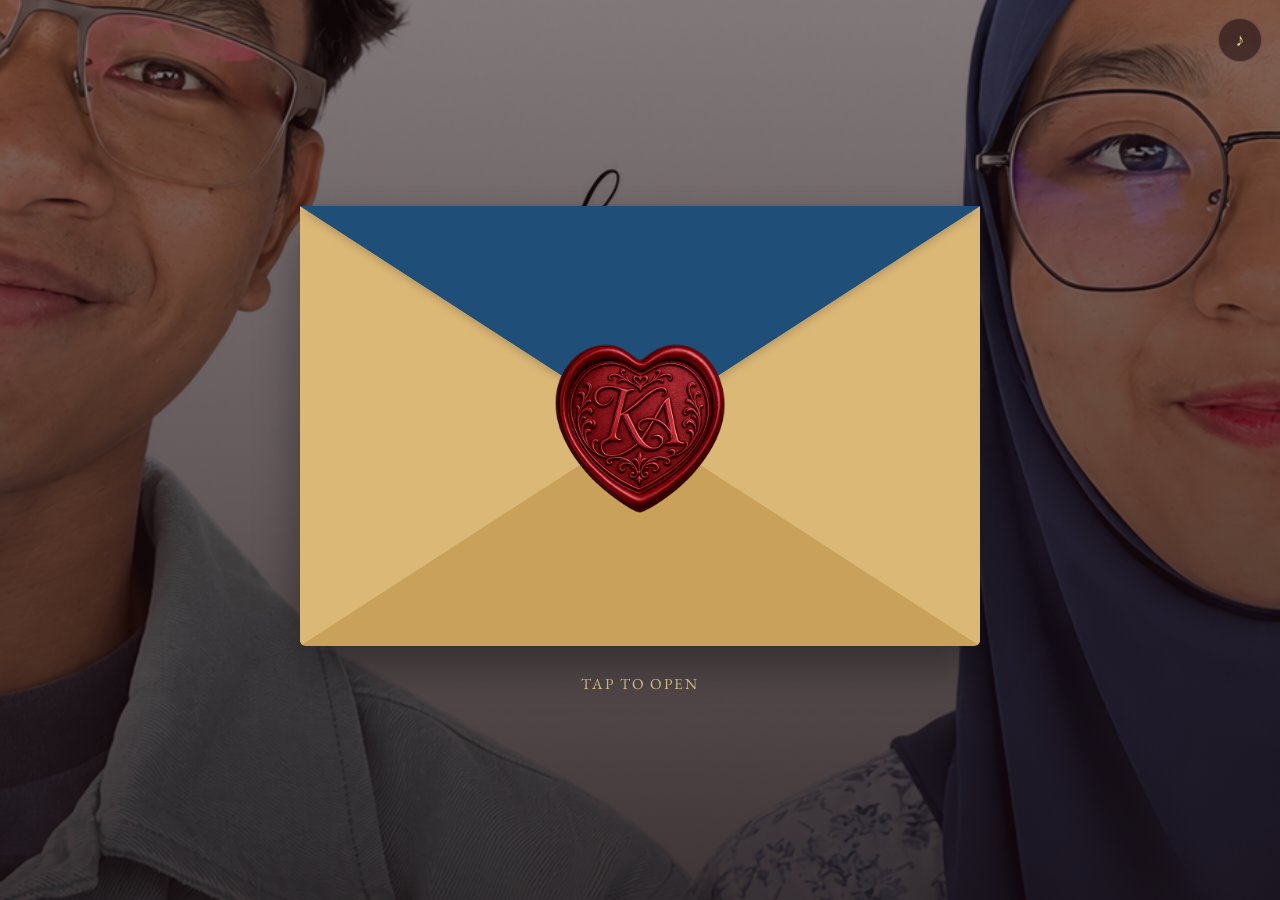
==== commit 53881194: "Update love-letter.html" ====
--- a/love-letter.html
+++ b/love-letter.html
@@ -11,7 +11,7 @@
 <body>
 
 <div class="page-bg">
-  <img class="page-bg-img" src="AnisKhai/Side_by_side_blue5.png" alt=""
+  <img class="page-bg-img" src="AnisKhai/Side_by_side_blue1.png" alt=""
        onerror="this.style.display='none';">
 </div>
 <div class="page-bg-overlay"></div>
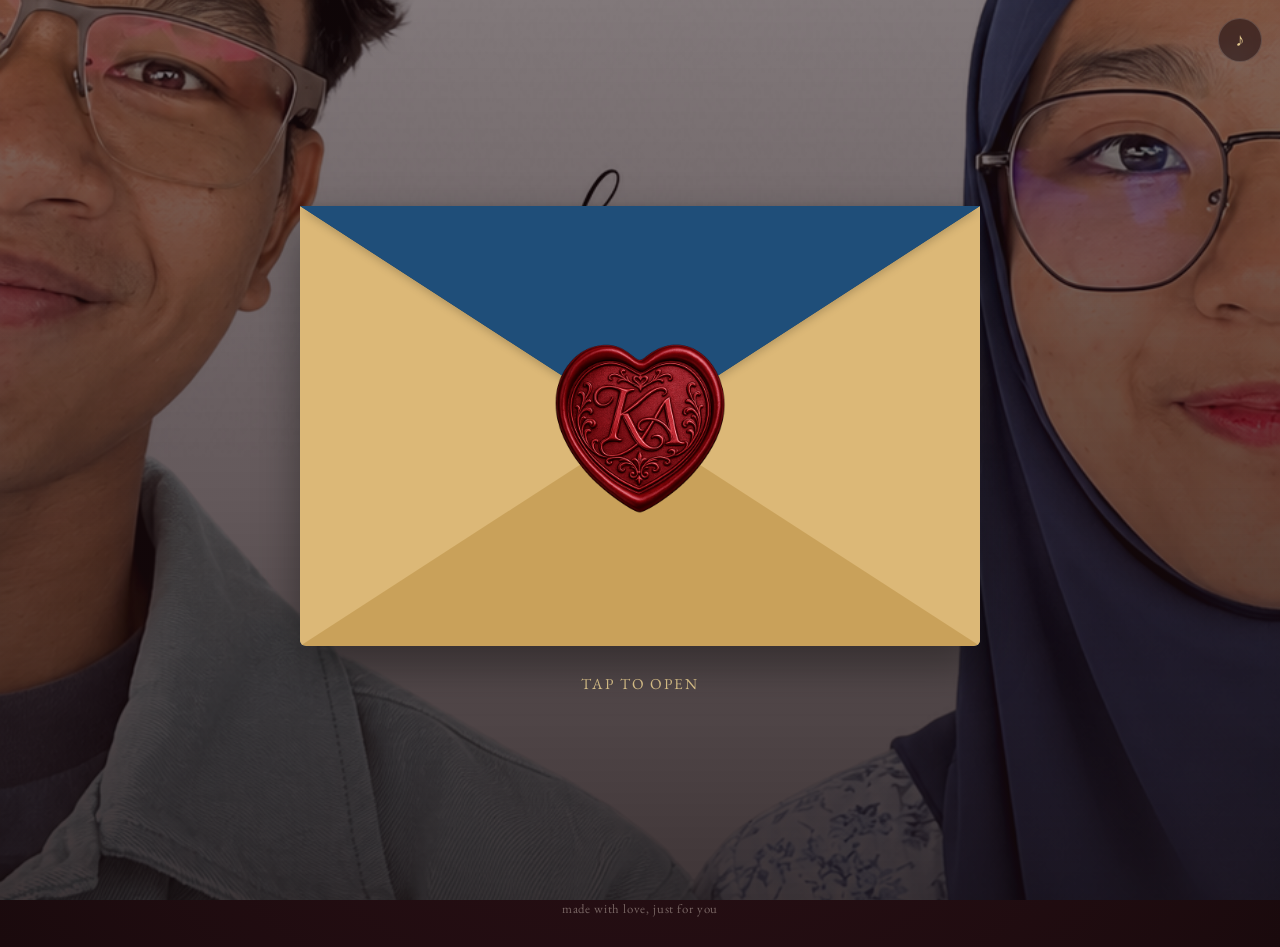
==== commit 6e7f8426: "Update love-letter.html" ====
--- a/love-letter.html
+++ b/love-letter.html
@@ -21,8 +21,6 @@
 <!-- background song -->
 <audio id="bgMusic" src="AnisKhai/bgM_Until_I_Found_You_Cover_Violin.mp3" loop preload="auto"></audio>
 <button class="music-toggle" id="musicToggle" aria-label="Toggle music" title="Toggle music">♪</button>
-
-<div class="scroll-wrapper" id="scrollWrapper">
 
 <div class="stage" id="stage">
   <div>
@@ -424,8 +422,6 @@
 
 <div class="footer-note">made with love, just for you</div>
 
-</div><!-- /.scroll-wrapper -->
-
 <script src="script.js"></script>
 
 </body>
--- a/styles.css
+++ b/styles.css
@@ -9,51 +9,28 @@
   }
   *{box-sizing:border-box;}
   html{
-    height:100%;
-    overflow:hidden;
+    overflow-x:hidden;
     width:100%;
   }
   html,body{margin:0;padding:0;}
   body{
-    height:100%;
+    min-height:100vh;
     width:100%;
     background:
       radial-gradient(ellipse at 50% 0%, #3a1620 0%, var(--wine) 45%, var(--wine-deep) 100%);
     font-family:'EB Garamond', serif;
     color:var(--ivory);
-    overflow:hidden;
+    overflow-x:hidden;
+    overscroll-behavior-x:none; /* stop iOS sideways rubber-band scroll */
     position:relative;
     touch-action:manipulation; /* stop double-tap-to-zoom on tap/scroll */
   }
 
-  /* All actual page scrolling happens inside this wrapper instead of on the
-     document/window. Because html/body never scroll, the mobile browser
-     never auto-hides its address bar, so nothing "fixed" to the page ever
-     resizes or appears to zoom while scrolling. */
-  .scroll-wrapper{
-    position:relative;
-    z-index:2;
-    height:100%;
-    width:100%;
-    overflow-y:auto;
-    overflow-x:hidden;
-    -webkit-overflow-scrolling:touch;
-    overscroll-behavior-x:none;
-  }
-
   /* full-page background photo — replace the src below with your own image */
-  .page-bg{
-    position:fixed;
-    inset:0;
-    z-index:0;
-    overflow:hidden;
-  }
+  .page-bg{position:fixed;inset:0;z-index:0;overflow:hidden;}
   .page-bg-img{width:100%;height:100%;object-fit:cover;display:block;}
   .page-bg-overlay{
-    position:fixed;
-    inset:0;
-    z-index:0;
-    pointer-events:none;
+    position:fixed;inset:0;z-index:0;pointer-events:none;
     background:linear-gradient(180deg, rgba(26,10,13,0.55) 0%, rgba(26,10,13,0.68) 55%, rgba(20,8,10,0.82) 100%);
   }
 
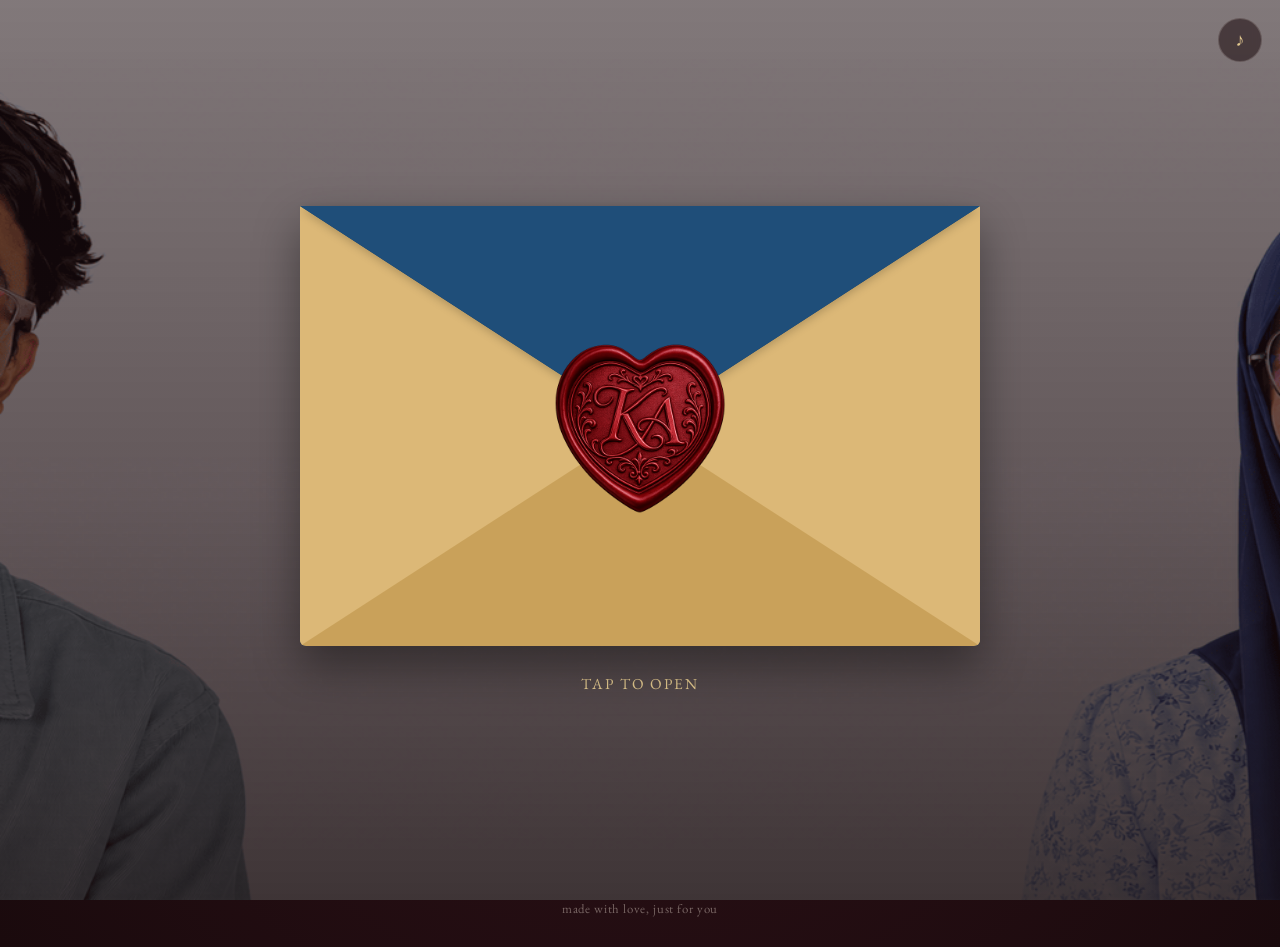
==== commit 72afb9f5: "Update love-letter.html" ====
--- a/love-letter.html
+++ b/love-letter.html
@@ -11,9 +11,19 @@
 <body>
 
 <div class="page-bg">
-  <img class="page-bg-img" src="AnisKhai/Side_by_side_blue1.png" alt=""
-       onerror="this.style.display='none';">
-</div>
+    <picture>
+        <!-- Mobile -->
+        <source
+            media="(max-width: 768px)"
+            srcset="AnisKhai/Side_by_side_blue1.png">
+
+        <!-- Desktop -->
+        <img class="page-bg-img"
+             src="AnisKhai/Side_by_side_blue5.png"
+             alt="">
+    </picture>
+</div>
+
 <div class="page-bg-overlay"></div>
 
 <div class="petals" id="petals"></div>
--- a/styles.css
+++ b/styles.css
@@ -26,13 +26,37 @@
     touch-action:manipulation; /* stop double-tap-to-zoom on tap/scroll */
   }
 
-  /* full-page background photo — replace the src below with your own image */
-  .page-bg{position:fixed;inset:0;z-index:0;overflow:hidden;}
-  .page-bg-img{width:100%;height:100%;object-fit:cover;display:block;}
-  .page-bg-overlay{
-    position:fixed;inset:0;z-index:0;pointer-events:none;
-    background:linear-gradient(180deg, rgba(26,10,13,0.55) 0%, rgba(26,10,13,0.68) 55%, rgba(20,8,10,0.82) 100%);
-  }
+
+ /* ---------- HERO BACKGROUND ---------- */
+.page-bg,
+.page-bg picture{
+    position:fixed;
+    inset:0;
+    width:100%;
+    height:100%;
+    z-index:0;
+    overflow:hidden;
+}
+
+.page-bg-img{
+    width:100%;
+    height:100%;
+    object-fit:cover;
+    display:block;
+}
+
+.page-bg-overlay{
+    position:fixed;
+    inset:0;
+    z-index:0;
+    pointer-events:none;
+    background:linear-gradient(
+        180deg,
+        rgba(26,10,13,0.55) 0%,
+        rgba(26,10,13,0.68) 55%,
+        rgba(20,8,10,0.82) 100%
+    );
+}
 
   /* ambient floating particles */
   .petals{position:fixed;inset:0;pointer-events:none;z-index:1;}
